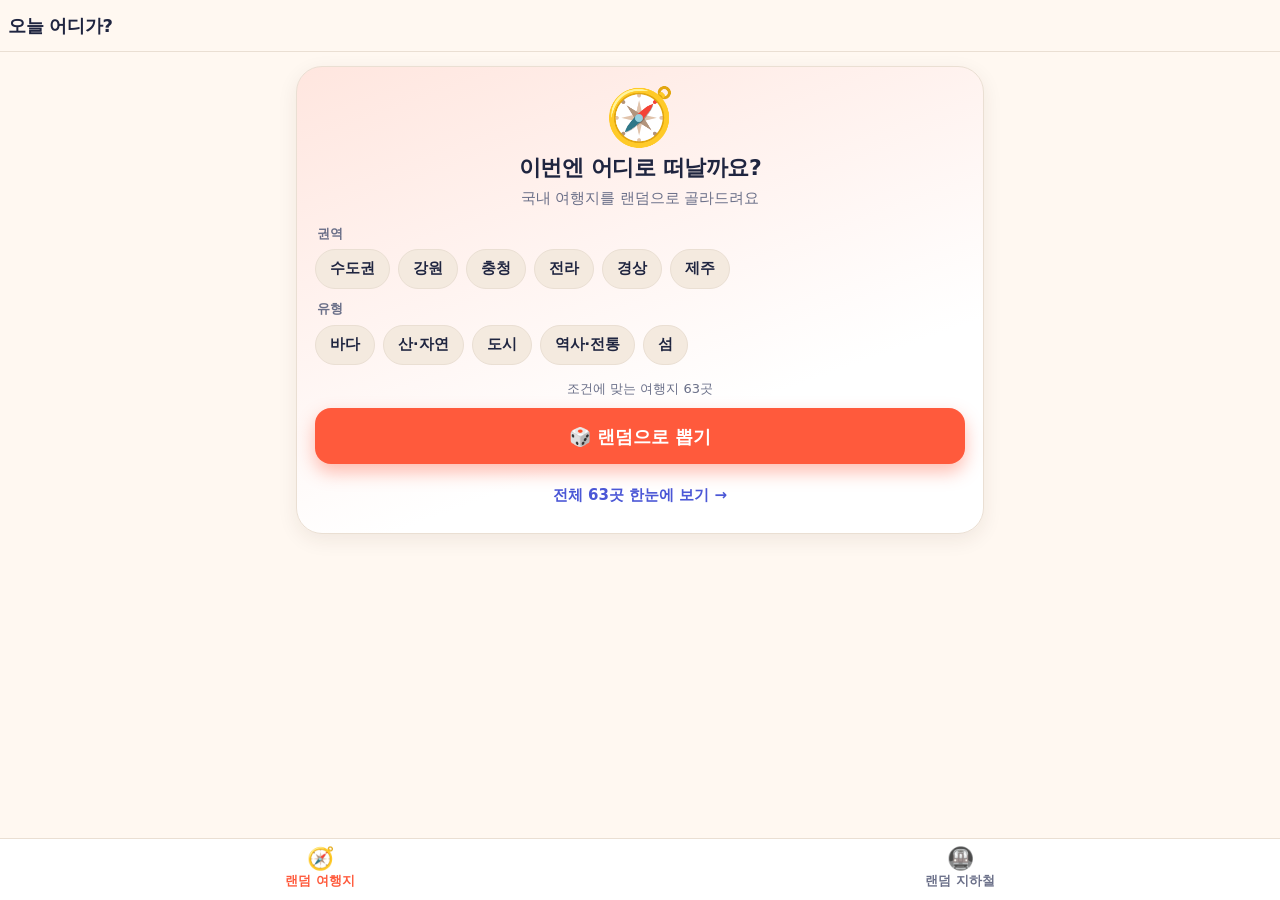
==== index.html @ 0d7d63da "오늘 어디가? 최초 배포: 랜덤 여행지 + 랜덤 지하철 놀거리 PWA Co-Authored-By: Claude Sonnet 5.5 <noreply@anthropic.com> Cla" ====
<!DOCTYPE html>
<html lang="ko">
<head>
  <meta charset="utf-8">
  <meta name="viewport" content="width=device-width, initial-scale=1, viewport-fit=cover">
  <title>오늘 어디가? – 랜덤 여행지 · 지하철 놀거리</title>
  <meta name="description" content="버튼 한 번으로 국내 여행지와 서울·경기 지하철역 놀거리를 정해드려요.">
  <meta name="theme-color" content="#fff8f1" media="(prefers-color-scheme: light)">
  <meta name="theme-color" content="#14172a" media="(prefers-color-scheme: dark)">
  <meta name="color-scheme" content="light dark">
  <meta name="mobile-web-app-capable" content="yes">
  <meta name="apple-mobile-web-app-capable" content="yes">
  <meta name="apple-mobile-web-app-title" content="오늘 어디가?">
  <meta name="apple-mobile-web-app-status-bar-style" content="default">
  <meta property="og:title" content="오늘 어디가?">
  <meta property="og:description" content="랜덤 국내 여행지 · 랜덤 지하철역 놀거리">
  <meta property="og:type" content="website">
  <link rel="manifest" href="manifest.webmanifest">
  <link rel="icon" type="image/png" sizes="32x32" href="icons/favicon-32.png">
  <link rel="apple-touch-icon" href="icons/apple-touch-icon.png">
  <link rel="stylesheet" href="style.css">
</head>
<body>
  <header class="appbar">
    <button id="back" class="icon-btn" type="button" aria-label="뒤로 가기" hidden>
      <svg viewBox="0 0 24 24" width="24" height="24" aria-hidden="true"><path d="M15 5l-7 7 7 7" fill="none" stroke="currentColor" stroke-width="2.4" stroke-linecap="round" stroke-linejoin="round"/></svg>
    </button>
    <h1 id="title">오늘 어디가?</h1>
  </header>

  <main id="app" tabindex="-1">
    <noscript><p class="empty">이 앱은 JavaScript가 필요해요.</p></noscript>
  </main>

  <nav class="tabbar" aria-label="메인 메뉴">
    <a class="tab" data-tab="travel" href="#/travel">
      <span class="tab-ico" aria-hidden="true">🧭</span><span class="tab-txt">랜덤 여행지</span>
    </a>
    <a class="tab" data-tab="subway" href="#/subway">
      <span class="tab-ico" aria-hidden="true">🚇</span><span class="tab-txt">랜덤 지하철</span>
    </a>
  </nav>

  <div id="toast" class="toast" role="status" aria-live="polite" hidden></div>

  <script src="data.js"></script>
  <script src="app.js"></script>
</body>
</html>
---- style.css ----
/* 오늘 어디가? — 모바일 우선 스타일 */
:root {
  --bg: #fff8f1;
  --card: #ffffff;
  --ink: #1f2540;
  --sub: #6b7089;
  --line: #eadfd3;
  --chip: #f4eadf;
  --accent: #ff5a3c;
  --accent-ink: #ffffff;
  --accent-soft: #ffe6df;
  --blue: #4b57d6;
  --shadow: 0 6px 20px rgba(60, 40, 20, .08);
  --radius: 18px;
  --appbar-h: 52px;
  --tabbar-h: 62px;
  --safe-t: env(safe-area-inset-top, 0px);
  --safe-b: env(safe-area-inset-bottom, 0px);
}
@media (prefers-color-scheme: dark) {
  :root {
    --bg: #14172a;
    --card: #1e2238;
    --ink: #f2f2fa;
    --sub: #a4a8c2;
    --line: #2d3252;
    --chip: #2a2f4d;
    --accent: #ff7a5c;
    --accent-ink: #1b1020;
    --accent-soft: #3a2a3c;
    --blue: #8f98ff;
    --shadow: 0 6px 20px rgba(0, 0, 0, .35);
  }
}

* { box-sizing: border-box; -webkit-tap-highlight-color: transparent; }
html { scroll-behavior: auto; }
body {
  margin: 0;
  background: var(--bg);
  color: var(--ink);
  font-family: -apple-system, BlinkMacSystemFont, "Apple SD Gothic Neo", "Noto Sans KR", "Malgun Gothic", system-ui, sans-serif;
  font-size: 16px;
  line-height: 1.5;
  overscroll-behavior-y: contain;
  -webkit-text-size-adjust: 100%;
  padding-top: calc(var(--appbar-h) + var(--safe-t));
  padding-bottom: calc(var(--tabbar-h) + var(--safe-b));
  min-height: 100vh;
  min-height: 100dvh;
}
[hidden] { display: none !important; }
a { color: inherit; text-decoration: none; }
button { font: inherit; color: inherit; }
:focus-visible { outline: 3px solid var(--blue); outline-offset: 2px; border-radius: 10px; }

/* ----- 상단 앱바 ----- */
.appbar {
  position: fixed; inset: 0 0 auto 0; z-index: 20;
  height: calc(var(--appbar-h) + var(--safe-t));
  padding: var(--safe-t) 8px 0;
  display: flex; align-items: center; gap: 4px;
  background: color-mix(in srgb, var(--bg) 92%, transparent);
  backdrop-filter: blur(10px); -webkit-backdrop-filter: blur(10px);
  border-bottom: 1px solid var(--line);
}
.appbar h1 { font-size: 18px; margin: 0 0 0 8px; font-weight: 800; letter-spacing: -.3px; }
.icon-btn {
  width: 44px; height: 44px; border: 0; background: transparent; border-radius: 50%;
  display: grid; place-items: center; cursor: pointer;
}
.icon-btn:active { background: var(--chip); }
.appbar .icon-btn + h1 { margin-left: 0; }

/* ----- 하단 탭 ----- */
.tabbar {
  position: fixed; inset: auto 0 0 0; z-index: 20;
  height: calc(var(--tabbar-h) + var(--safe-b));
  padding-bottom: var(--safe-b);
  display: grid; grid-template-columns: 1fr 1fr;
  background: var(--card);
  border-top: 1px solid var(--line);
}
.tab {
  display: flex; flex-direction: column; align-items: center; justify-content: center; gap: 2px;
  color: var(--sub); font-weight: 700; font-size: 12.5px;
}
.tab-ico { font-size: 22px; line-height: 1; filter: grayscale(.9); opacity: .7; }
.tab[aria-current="page"] { color: var(--accent); }
.tab[aria-current="page"] .tab-ico { filter: none; opacity: 1; }
.tab:active { background: var(--chip); }

/* ----- 공통 레이아웃 ----- */
#app { padding: 14px 16px 28px; max-width: 720px; margin: 0 auto; outline: none; }
.page-in { animation: pageIn .22s ease-out; }
@keyframes pageIn { from { opacity: 0; transform: translateY(8px); } to { opacity: 1; transform: none; } }

.hero {
  background: linear-gradient(160deg, var(--accent-soft), var(--card) 70%);
  border: 1px solid var(--line); border-radius: 26px; padding: 22px 18px 18px;
  text-align: center; box-shadow: var(--shadow);
}
.hero-emoji { font-size: 56px; line-height: 1; margin-bottom: 4px; }
.hero h2 { margin: 6px 0 4px; font-size: 22px; letter-spacing: -.4px; }
.hero p { margin: 0 0 14px; color: var(--sub); font-size: 14.5px; }

.cta {
  width: 100%; min-height: 56px; border: 0; border-radius: 16px; cursor: pointer;
  background: var(--accent); color: var(--accent-ink); font-weight: 800; font-size: 18px;
  box-shadow: 0 8px 18px color-mix(in srgb, var(--accent) 40%, transparent);
  transition: transform .08s;
}
.cta:active { transform: scale(.98); }
.cta[disabled] { opacity: .45; box-shadow: none; }
.btn {
  min-height: 48px; padding: 0 16px; border-radius: 14px; border: 1px solid var(--line);
  background: var(--card); font-weight: 700; cursor: pointer; display: inline-flex;
  align-items: center; justify-content: center; gap: 6px; font-size: 15px;
}
.btn:active { background: var(--chip); }
.btn.primary { background: var(--accent); color: var(--accent-ink); border-color: transparent; }
.btn.on { background: var(--accent-soft); border-color: var(--accent); color: var(--accent); }
.btn-row { display: grid; grid-template-columns: repeat(auto-fit, minmax(96px, 1fr)); gap: 8px; margin-top: 12px; }
.btn-row .btn { padding: 0 8px; white-space: nowrap; font-size: 14.5px; }
.btn-row.three { grid-template-columns: repeat(3, 1fr); }

.link-more { display: block; margin-top: 12px; color: var(--blue); font-weight: 700; font-size: 15px; padding: 8px; }

/* ----- 필터 칩 ----- */
.filters { margin: 14px 0 14px; text-align: left; }
.filters h3 { font-size: 13px; color: var(--sub); margin: 10px 2px 6px; font-weight: 700; }
.chips { display: flex; flex-wrap: wrap; gap: 8px; }
.chip {
  min-height: 40px; padding: 0 14px; border-radius: 999px; border: 1px solid var(--line);
  background: var(--chip); font-size: 14.5px; font-weight: 600; cursor: pointer;
}
.chip[aria-pressed="true"] { background: var(--accent); color: var(--accent-ink); border-color: transparent; }
.count-note { font-size: 13px; color: var(--sub); margin: 8px 2px 10px; text-align: center; }

.section-title { font-size: 15px; font-weight: 800; margin: 22px 2px 8px; }
.mini-list { display: flex; flex-wrap: wrap; gap: 8px; }
.mini {
  padding: 8px 12px; border-radius: 12px; background: var(--card); border: 1px solid var(--line);
  font-size: 14px; font-weight: 600;
}

/* ----- 결과/상세 ----- */
.result {
  background: var(--card); border: 1px solid var(--line); border-radius: 26px; padding: 22px 18px;
  box-shadow: var(--shadow);
}
.result .kicker { color: var(--accent); font-weight: 800; font-size: 13px; letter-spacing: .3px; }
.result h2 { font-size: 32px; margin: 4px 0 8px; letter-spacing: -.8px; line-height: 1.2; word-break: keep-all; }
.result .desc { color: var(--sub); margin: 0 0 12px; font-size: 15.5px; }
.badges { display: flex; flex-wrap: wrap; gap: 6px; margin-bottom: 10px; }
.badge {
  display: inline-flex; align-items: center; height: 26px; padding: 0 10px; border-radius: 999px;
  font-size: 12.5px; font-weight: 800; background: var(--chip); color: var(--ink);
}
.badge.line { color: #fff; }
.badge.line.dark-ink { color: #1b1b1b; }
.badge.region { background: var(--accent-soft); color: var(--accent); }

.spots { list-style: none; margin: 14px 0 0; padding: 0; display: grid; gap: 10px; }
.spot {
  display: grid; grid-template-columns: 40px 1fr; gap: 10px; align-items: center;
  padding: 12px; border: 1px solid var(--line); border-radius: 16px; background: var(--bg);
}
.spot-ico { font-size: 26px; text-align: center; }
.spot-name { font-weight: 800; font-size: 16.5px; }
.spot-desc { color: var(--sub); font-size: 13.5px; }
.spot-links { grid-column: 1 / -1; display: flex; gap: 8px; margin-top: 2px; }
.spot-links a {
  flex: 1; text-align: center; min-height: 40px; display: grid; place-items: center;
  border-radius: 10px; font-size: 13.5px; font-weight: 700; background: var(--card); border: 1px solid var(--line);
}
.spot-links a:active { background: var(--chip); }
.hint { color: var(--sub); font-size: 12.5px; text-align: center; margin: 14px 4px 0; }

/* ----- 목록 ----- */
.searchbox {
  position: sticky; top: calc(var(--appbar-h) + var(--safe-t)); z-index: 10;
  background: var(--bg); padding: 6px 0 8px;
}
.searchbox input {
  width: 100%; height: 48px; border-radius: 14px; border: 1px solid var(--line);
  background: var(--card); color: var(--ink); padding: 0 14px; font-size: 16px;
}
.group-title {
  font-size: 13px; font-weight: 800; color: var(--sub); margin: 18px 2px 8px;
  display: flex; justify-content: space-between;
}
.grid { display: grid; grid-template-columns: 1fr; gap: 10px; }
@media (min-width: 560px) { .grid { grid-template-columns: 1fr 1fr; } }
.item {
  display: block; background: var(--card); border: 1px solid var(--line); border-radius: 16px; padding: 12px 14px;
}
.item:active { background: var(--chip); }
.item-top { display: flex; align-items: center; justify-content: space-between; gap: 8px; margin-bottom: 4px; }
.item-name { font-weight: 800; font-size: 17px; }
.item-sub { color: var(--sub); font-size: 13.5px; }
.fav-mark { color: var(--accent); }
.empty { text-align: center; color: var(--sub); padding: 40px 12px; }

/* ----- 룰렛 오버레이 ----- */
.spin {
  position: fixed; inset: 0; z-index: 50; display: grid; place-items: center; text-align: center;
  background: color-mix(in srgb, var(--bg) 94%, transparent); backdrop-filter: blur(6px);
  -webkit-backdrop-filter: blur(6px);
}
.spin-label { color: var(--sub); font-weight: 700; margin-bottom: 8px; }
.spin-name { font-size: 40px; font-weight: 900; letter-spacing: -1px; padding: 0 16px; word-break: keep-all; min-height: 56px; }
.spin-dice { font-size: 54px; animation: wob .5s infinite alternate ease-in-out; }
@keyframes wob { from { transform: rotate(-14deg); } to { transform: rotate(14deg); } }
.spin.done .spin-name { color: var(--accent); }

/* ----- 토스트 ----- */
.toast {
  position: fixed; left: 50%; transform: translateX(-50%);
  bottom: calc(var(--tabbar-h) + var(--safe-b) + 14px); z-index: 60;
  background: var(--ink); color: var(--bg); padding: 12px 16px; border-radius: 14px;
  font-weight: 700; font-size: 14.5px; display: flex; gap: 12px; align-items: center;
  max-width: calc(100% - 32px); box-shadow: var(--shadow);
}
.toast[hidden] { display: none; }
.toast button {
  border: 0; background: var(--accent); color: var(--accent-ink); font-weight: 800;
  border-radius: 10px; padding: 6px 10px; cursor: pointer;
}

@media (prefers-reduced-motion: reduce) {
  .page-in, .spin-dice { animation: none; }
  .cta { transition: none; }
}
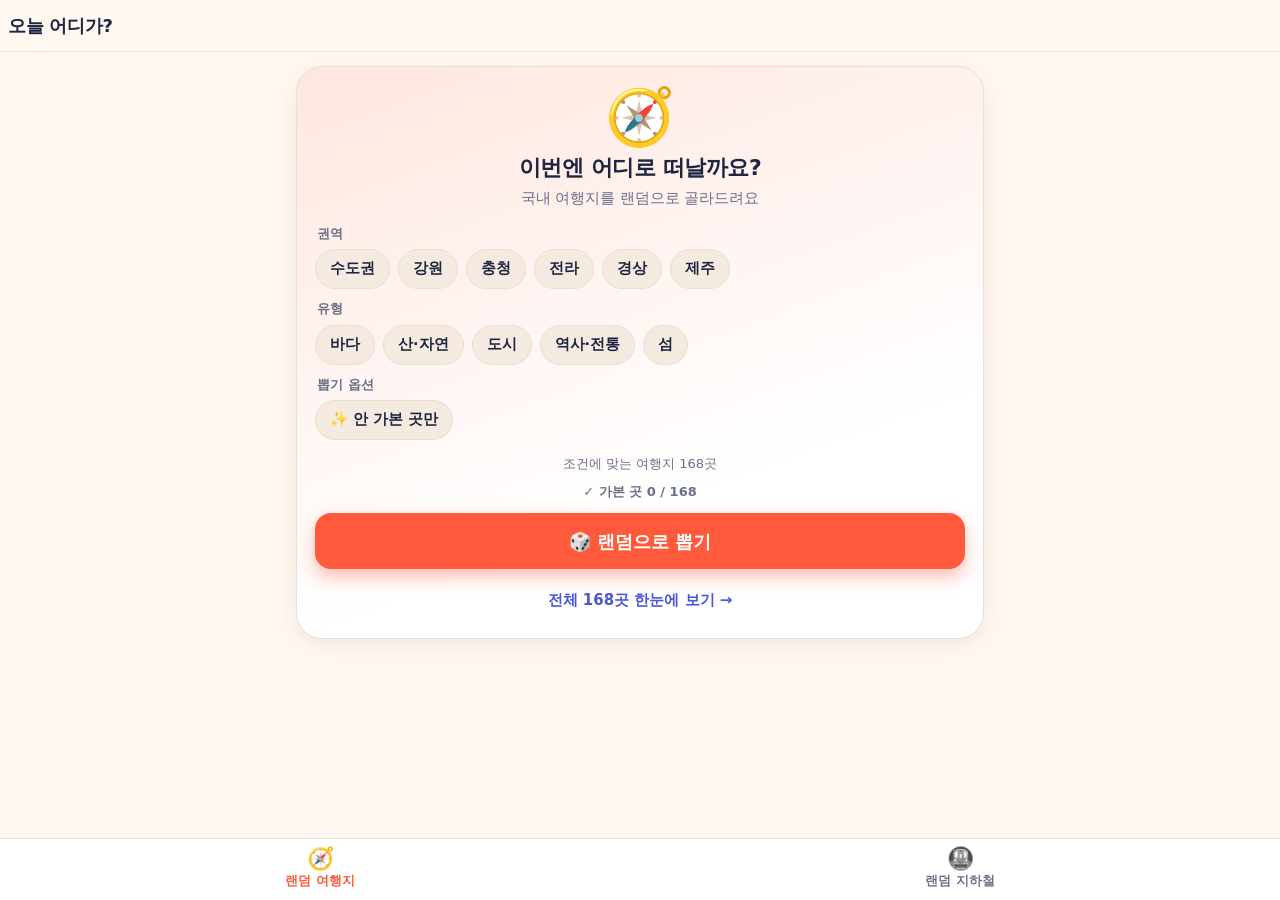
==== commit 54045d62: "전국 모든 시·군 여행지 168곳, 지하철 부산·대구·대전·광주 및 수도권 추가 Co-Authored-By: Claude Sonnet 5.5 <noreply@anthropic.co" ====
--- a/index.html
+++ b/index.html
@@ -4,7 +4,7 @@
   <meta charset="utf-8">
   <meta name="viewport" content="width=device-width, initial-scale=1, viewport-fit=cover">
   <title>오늘 어디가? – 랜덤 여행지 · 지하철 놀거리</title>
-  <meta name="description" content="버튼 한 번으로 국내 여행지와 서울·경기 지하철역 놀거리를 정해드려요.">
+  <meta name="description" content="버튼 한 번으로 전국 시·군 여행지와 지하철역 놀거리를 정해드려요.">
   <meta name="theme-color" content="#fff8f1" media="(prefers-color-scheme: light)">
   <meta name="theme-color" content="#14172a" media="(prefers-color-scheme: dark)">
   <meta name="color-scheme" content="light dark">
@@ -44,6 +44,10 @@
   <div id="toast" class="toast" role="status" aria-live="polite" hidden></div>
 
   <script src="data.js"></script>
+  <script src="data-travel-1.js"></script>
+  <script src="data-travel-2.js"></script>
+  <script src="data-travel-3.js"></script>
+  <script src="data-subway-2.js"></script>
   <script src="app.js"></script>
 </body>
 </html>
--- a/style.css
+++ b/style.css
@@ -232,3 +232,15 @@
   .page-in, .spin-dice { animation: none; }
   .cta { transition: none; }
 }
+
+/* ----- 가봤어요 / 제외 / 통계 ----- */
+.stats { text-align: center; font-size: 13px; color: var(--sub); margin: -2px 0 12px; font-weight: 600; }
+.linkbtn { border: 0; background: transparent; color: var(--blue); font-weight: 700; font-size: 13px; padding: 6px 4px; cursor: pointer; }
+.marks { display: inline-flex; align-items: center; gap: 6px; }
+.badge.ok { background: #d7f2e1; color: #0f6b38; }
+.badge.no { background: #fde0e0; color: #a12020; }
+.item.banned { opacity: .6; }
+@media (prefers-color-scheme: dark) {
+  .badge.ok { background: #1f4a36; color: #8fe3b5; }
+  .badge.no { background: #4a2327; color: #ffb3b3; }
+}
